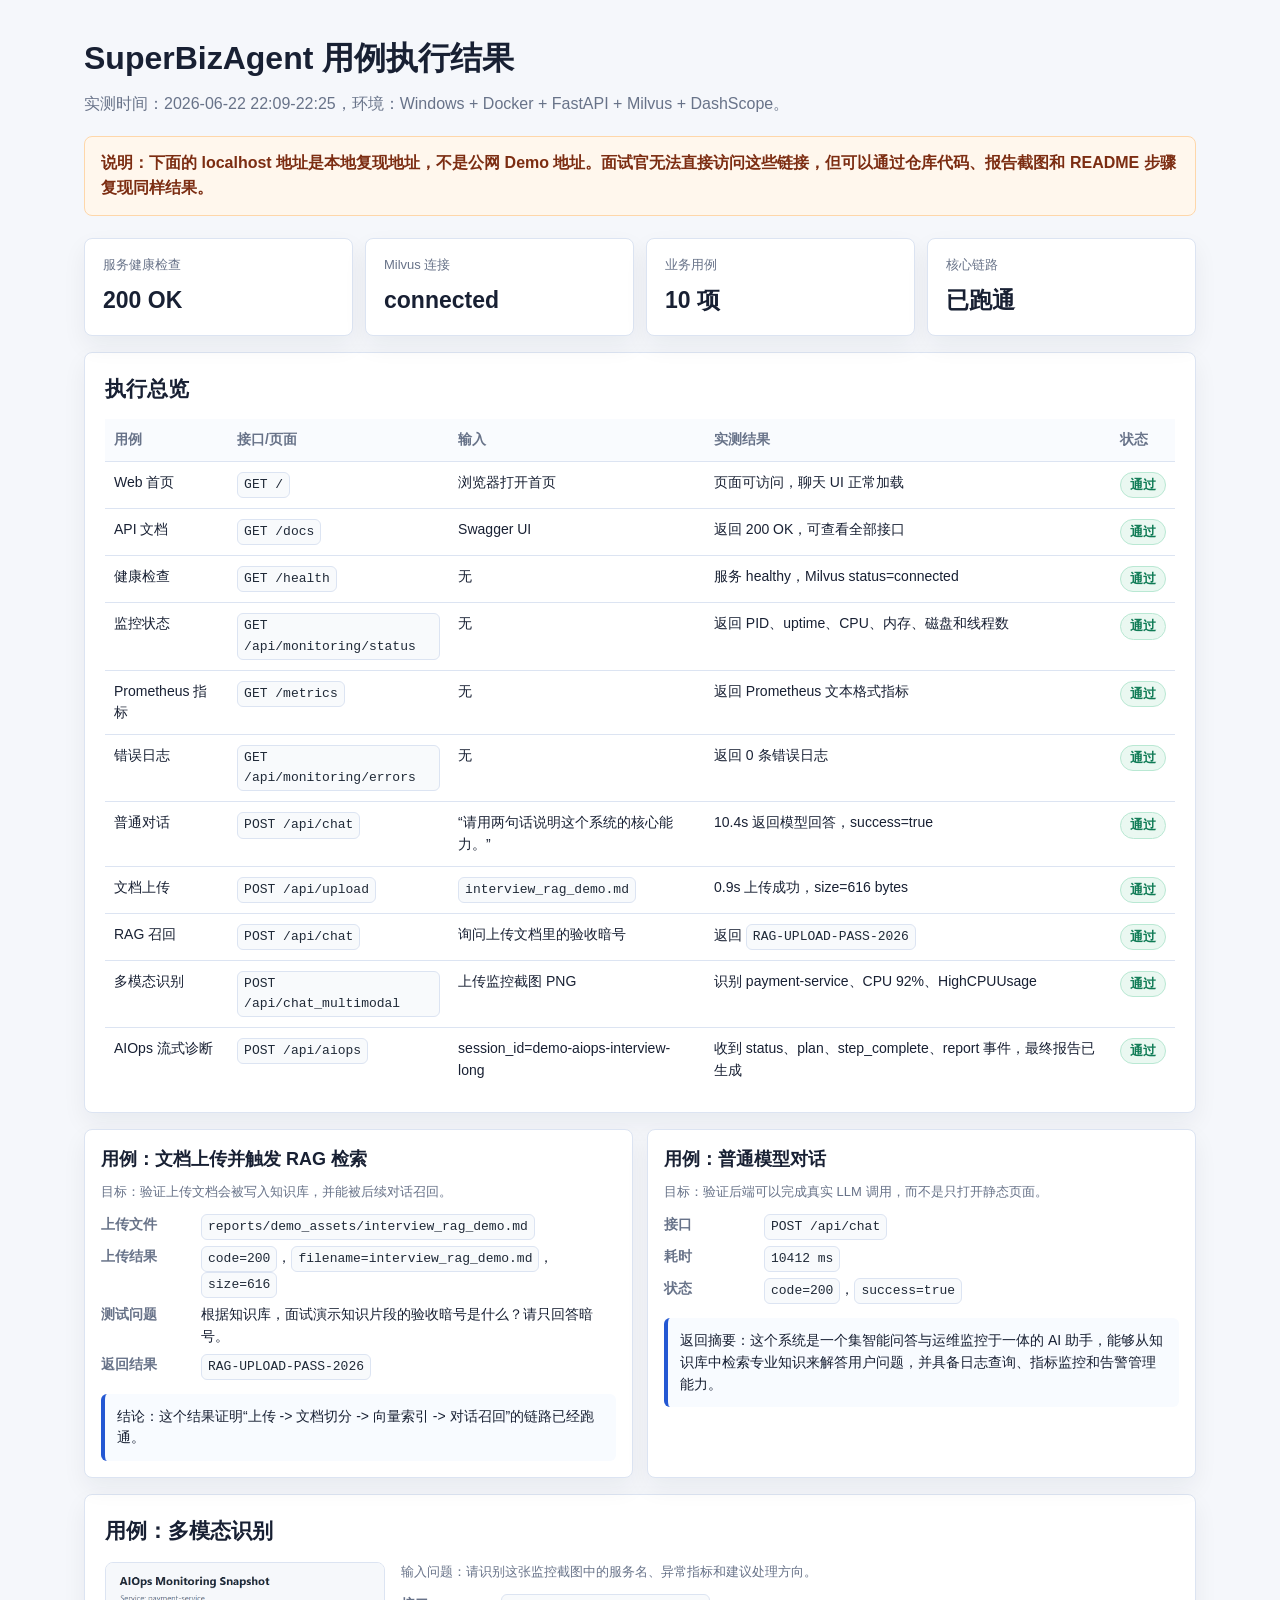
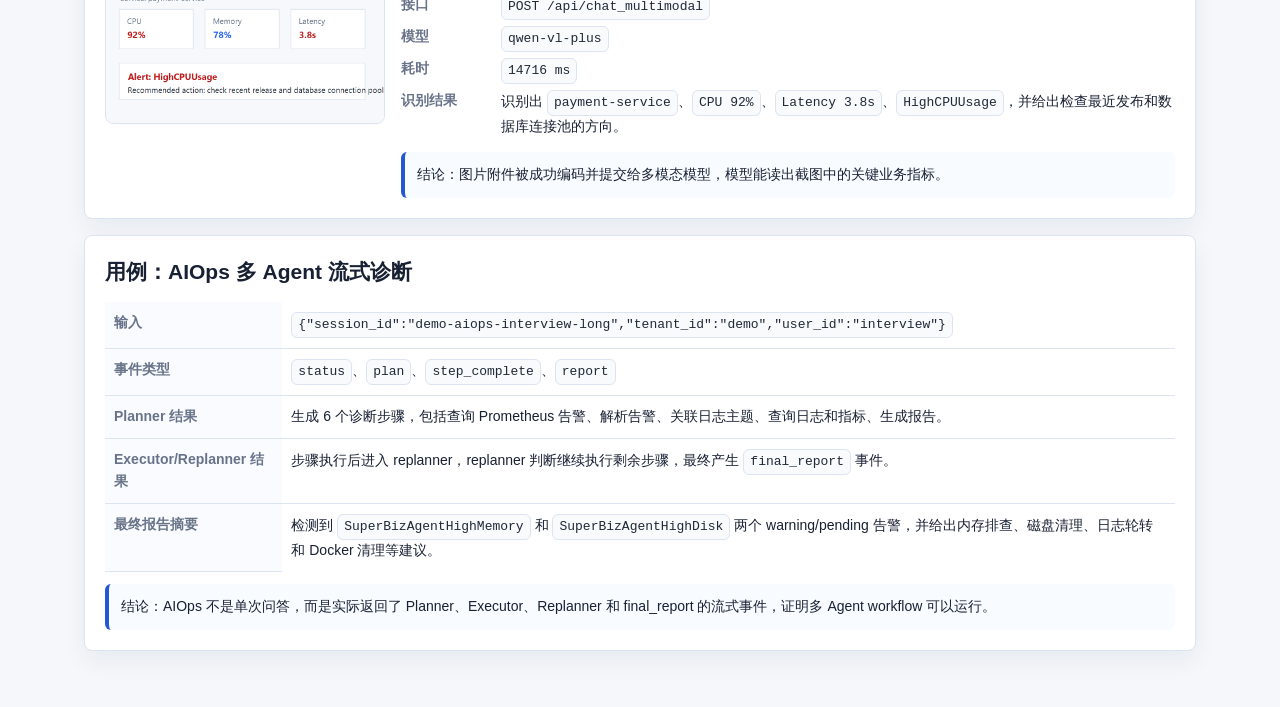
==== reports/test_results.html @ bd44fde8 "Add detailed demo test report and screenshots" ====
<!doctype html>
<html lang="zh-CN">
<head>
  <meta charset="utf-8">
  <meta name="viewport" content="width=device-width, initial-scale=1">
  <title>SuperBizAgent 用例执行结果</title>
  <style>
    :root {
      color-scheme: light;
      --bg: #f5f7fb;
      --panel: #ffffff;
      --text: #182033;
      --muted: #687389;
      --line: #dce4f2;
      --ok: #0f7b55;
      --warn: #b45309;
      --blue: #2458d3;
      --soft-ok: #eaf8f1;
      --soft-warn: #fff7ed;
      --soft-blue: #edf4ff;
    }

    * {
      box-sizing: border-box;
    }

    body {
      margin: 0;
      background: var(--bg);
      color: var(--text);
      font-family: "Microsoft YaHei", "Segoe UI", Arial, sans-serif;
      line-height: 1.55;
    }

    .page {
      max-width: 1180px;
      margin: 0 auto;
      padding: 34px 34px 56px;
    }

    h1 {
      margin: 0 0 8px;
      font-size: 32px;
      letter-spacing: 0;
    }

    h2 {
      margin: 0 0 14px;
      font-size: 21px;
    }

    h3 {
      margin: 0 0 8px;
      font-size: 18px;
    }

    p {
      margin: 0;
    }

    code {
      display: inline-block;
      max-width: 100%;
      padding: 2px 6px;
      border: 1px solid var(--line);
      border-radius: 6px;
      background: #f8fafc;
      color: #1f2937;
      font-family: Consolas, "SFMono-Regular", monospace;
      font-size: 13px;
      overflow-wrap: anywhere;
    }

    .subtitle {
      color: var(--muted);
      margin-bottom: 20px;
    }

    .notice {
      margin: 18px 0 22px;
      padding: 14px 16px;
      border: 1px solid #fed7aa;
      border-radius: 8px;
      background: var(--soft-warn);
      color: #7c2d12;
      font-weight: 650;
    }

    .summary {
      display: grid;
      grid-template-columns: repeat(4, minmax(0, 1fr));
      gap: 12px;
      margin-bottom: 16px;
    }

    .metric,
    .panel,
    .case {
      background: var(--panel);
      border: 1px solid var(--line);
      border-radius: 8px;
      box-shadow: 0 10px 24px rgba(24, 32, 51, 0.06);
    }

    .metric {
      padding: 16px 18px;
    }

    .metric-label {
      color: var(--muted);
      font-size: 13px;
      margin-bottom: 8px;
    }

    .metric-value {
      font-size: 23px;
      font-weight: 760;
    }

    .panel {
      padding: 20px;
      margin-top: 16px;
    }

    table {
      width: 100%;
      border-collapse: collapse;
      font-size: 14px;
    }

    th,
    td {
      padding: 10px 9px;
      border-bottom: 1px solid var(--line);
      text-align: left;
      vertical-align: top;
    }

    th {
      color: var(--muted);
      background: #f9fbfe;
      font-weight: 700;
    }

    tr:last-child td {
      border-bottom: 0;
    }

    .badge {
      display: inline-flex;
      align-items: center;
      min-height: 24px;
      padding: 2px 9px;
      border-radius: 999px;
      white-space: nowrap;
      font-size: 13px;
      font-weight: 760;
    }

    .pass {
      color: var(--ok);
      background: var(--soft-ok);
      border: 1px solid #b9e8d3;
    }

    .partial {
      color: var(--warn);
      background: var(--soft-warn);
      border: 1px solid #fed7aa;
    }

    .info {
      color: var(--blue);
      background: var(--soft-blue);
      border: 1px solid #bfd5ff;
    }

    .cases {
      display: grid;
      grid-template-columns: repeat(2, minmax(0, 1fr));
      gap: 14px;
      margin-top: 16px;
    }

    .case {
      padding: 16px;
    }

    .case-meta {
      display: grid;
      grid-template-columns: 90px minmax(0, 1fr);
      gap: 6px 10px;
      margin-top: 12px;
      font-size: 14px;
    }

    .case-meta dt {
      color: var(--muted);
      font-weight: 700;
    }

    .case-meta dd {
      margin: 0;
      min-width: 0;
    }

    .answer {
      margin-top: 12px;
      padding: 12px;
      border-left: 4px solid var(--blue);
      background: #f8fbff;
      border-radius: 6px;
      font-size: 14px;
    }

    .asset-row {
      display: grid;
      grid-template-columns: 280px minmax(0, 1fr);
      gap: 16px;
      align-items: start;
    }

    .asset-row img {
      width: 100%;
      border: 1px solid var(--line);
      border-radius: 8px;
      background: #fff;
    }

    .small {
      color: var(--muted);
      font-size: 13px;
    }

    @media (max-width: 860px) {
      .summary,
      .cases,
      .asset-row {
        grid-template-columns: 1fr;
      }
    }
  </style>
</head>
<body>
  <main class="page">
    <h1>SuperBizAgent 用例执行结果</h1>
    <p class="subtitle">实测时间：2026-06-22 22:09-22:25，环境：Windows + Docker + FastAPI + Milvus + DashScope。</p>

    <div class="notice">
      说明：下面的 localhost 地址是本地复现地址，不是公网 Demo 地址。面试官无法直接访问这些链接，但可以通过仓库代码、报告截图和 README 步骤复现同样结果。
    </div>

    <section class="summary" id="overview">
      <div class="metric">
        <div class="metric-label">服务健康检查</div>
        <div class="metric-value">200 OK</div>
      </div>
      <div class="metric">
        <div class="metric-label">Milvus 连接</div>
        <div class="metric-value">connected</div>
      </div>
      <div class="metric">
        <div class="metric-label">业务用例</div>
        <div class="metric-value">10 项</div>
      </div>
      <div class="metric">
        <div class="metric-label">核心链路</div>
        <div class="metric-value">已跑通</div>
      </div>
    </section>

    <section class="panel">
      <h2>执行总览</h2>
      <table>
        <thead>
          <tr>
            <th>用例</th>
            <th>接口/页面</th>
            <th>输入</th>
            <th>实测结果</th>
            <th>状态</th>
          </tr>
        </thead>
        <tbody>
          <tr>
            <td>Web 首页</td>
            <td><code>GET /</code></td>
            <td>浏览器打开首页</td>
            <td>页面可访问，聊天 UI 正常加载</td>
            <td><span class="badge pass">通过</span></td>
          </tr>
          <tr>
            <td>API 文档</td>
            <td><code>GET /docs</code></td>
            <td>Swagger UI</td>
            <td>返回 200 OK，可查看全部接口</td>
            <td><span class="badge pass">通过</span></td>
          </tr>
          <tr>
            <td>健康检查</td>
            <td><code>GET /health</code></td>
            <td>无</td>
            <td>服务 healthy，Milvus status=connected</td>
            <td><span class="badge pass">通过</span></td>
          </tr>
          <tr>
            <td>监控状态</td>
            <td><code>GET /api/monitoring/status</code></td>
            <td>无</td>
            <td>返回 PID、uptime、CPU、内存、磁盘和线程数</td>
            <td><span class="badge pass">通过</span></td>
          </tr>
          <tr>
            <td>Prometheus 指标</td>
            <td><code>GET /metrics</code></td>
            <td>无</td>
            <td>返回 Prometheus 文本格式指标</td>
            <td><span class="badge pass">通过</span></td>
          </tr>
          <tr>
            <td>错误日志</td>
            <td><code>GET /api/monitoring/errors</code></td>
            <td>无</td>
            <td>返回 0 条错误日志</td>
            <td><span class="badge pass">通过</span></td>
          </tr>
          <tr>
            <td>普通对话</td>
            <td><code>POST /api/chat</code></td>
            <td>“请用两句话说明这个系统的核心能力。”</td>
            <td>10.4s 返回模型回答，success=true</td>
            <td><span class="badge pass">通过</span></td>
          </tr>
          <tr>
            <td>文档上传</td>
            <td><code>POST /api/upload</code></td>
            <td><code>interview_rag_demo.md</code></td>
            <td>0.9s 上传成功，size=616 bytes</td>
            <td><span class="badge pass">通过</span></td>
          </tr>
          <tr>
            <td>RAG 召回</td>
            <td><code>POST /api/chat</code></td>
            <td>询问上传文档里的验收暗号</td>
            <td>返回 <code>RAG-UPLOAD-PASS-2026</code></td>
            <td><span class="badge pass">通过</span></td>
          </tr>
          <tr>
            <td>多模态识别</td>
            <td><code>POST /api/chat_multimodal</code></td>
            <td>上传监控截图 PNG</td>
            <td>识别 payment-service、CPU 92%、HighCPUUsage</td>
            <td><span class="badge pass">通过</span></td>
          </tr>
          <tr>
            <td>AIOps 流式诊断</td>
            <td><code>POST /api/aiops</code></td>
            <td>session_id=demo-aiops-interview-long</td>
            <td>收到 status、plan、step_complete、report 事件，最终报告已生成</td>
            <td><span class="badge pass">通过</span></td>
          </tr>
        </tbody>
      </table>
    </section>

    <section class="cases" id="rag">
      <article class="case">
        <h3>用例：文档上传并触发 RAG 检索</h3>
        <p class="small">目标：验证上传文档会被写入知识库，并能被后续对话召回。</p>
        <dl class="case-meta">
          <dt>上传文件</dt>
          <dd><code>reports/demo_assets/interview_rag_demo.md</code></dd>
          <dt>上传结果</dt>
          <dd><code>code=200</code>，<code>filename=interview_rag_demo.md</code>，<code>size=616</code></dd>
          <dt>测试问题</dt>
          <dd>根据知识库，面试演示知识片段的验收暗号是什么？请只回答暗号。</dd>
          <dt>返回结果</dt>
          <dd><code>RAG-UPLOAD-PASS-2026</code></dd>
        </dl>
        <div class="answer">
          结论：这个结果证明“上传 -> 文档切分 -> 向量索引 -> 对话召回”的链路已经跑通。
        </div>
      </article>

      <article class="case">
        <h3>用例：普通模型对话</h3>
        <p class="small">目标：验证后端可以完成真实 LLM 调用，而不是只打开静态页面。</p>
        <dl class="case-meta">
          <dt>接口</dt>
          <dd><code>POST /api/chat</code></dd>
          <dt>耗时</dt>
          <dd><code>10412 ms</code></dd>
          <dt>状态</dt>
          <dd><code>code=200</code>，<code>success=true</code></dd>
        </dl>
        <div class="answer">
          返回摘要：这个系统是一个集智能问答与运维监控于一体的 AI 助手，能够从知识库中检索专业知识来解答用户问题，并具备日志查询、指标监控和告警管理能力。
        </div>
      </article>
    </section>

    <section class="panel" id="multimodal">
      <h2>用例：多模态识别</h2>
      <div class="asset-row">
        <img src="demo_assets/multimodal_alert_demo.png" alt="多模态测试输入图">
        <div>
          <p class="small">输入问题：请识别这张监控截图中的服务名、异常指标和建议处理方向。</p>
          <dl class="case-meta">
            <dt>接口</dt>
            <dd><code>POST /api/chat_multimodal</code></dd>
            <dt>模型</dt>
            <dd><code>qwen-vl-plus</code></dd>
            <dt>耗时</dt>
            <dd><code>14716 ms</code></dd>
            <dt>识别结果</dt>
            <dd>识别出 <code>payment-service</code>、<code>CPU 92%</code>、<code>Latency 3.8s</code>、<code>HighCPUUsage</code>，并给出检查最近发布和数据库连接池的方向。</dd>
          </dl>
          <div class="answer">
            结论：图片附件被成功编码并提交给多模态模型，模型能读出截图中的关键业务指标。
          </div>
        </div>
      </div>
    </section>

    <section class="panel" id="aiops">
      <h2>用例：AIOps 多 Agent 流式诊断</h2>
      <table>
        <tbody>
          <tr>
            <th>输入</th>
            <td><code>{"session_id":"demo-aiops-interview-long","tenant_id":"demo","user_id":"interview"}</code></td>
          </tr>
          <tr>
            <th>事件类型</th>
            <td><code>status</code>、<code>plan</code>、<code>step_complete</code>、<code>report</code></td>
          </tr>
          <tr>
            <th>Planner 结果</th>
            <td>生成 6 个诊断步骤，包括查询 Prometheus 告警、解析告警、关联日志主题、查询日志和指标、生成报告。</td>
          </tr>
          <tr>
            <th>Executor/Replanner 结果</th>
            <td>步骤执行后进入 replanner，replanner 判断继续执行剩余步骤，最终产生 <code>final_report</code> 事件。</td>
          </tr>
          <tr>
            <th>最终报告摘要</th>
            <td>检测到 <code>SuperBizAgentHighMemory</code> 和 <code>SuperBizAgentHighDisk</code> 两个 warning/pending 告警，并给出内存排查、磁盘清理、日志轮转和 Docker 清理等建议。</td>
          </tr>
        </tbody>
      </table>
      <div class="answer">
        结论：AIOps 不是单次问答，而是实际返回了 Planner、Executor、Replanner 和 final_report 的流式事件，证明多 Agent workflow 可以运行。
      </div>
    </section>
  </main>
</body>
</html>
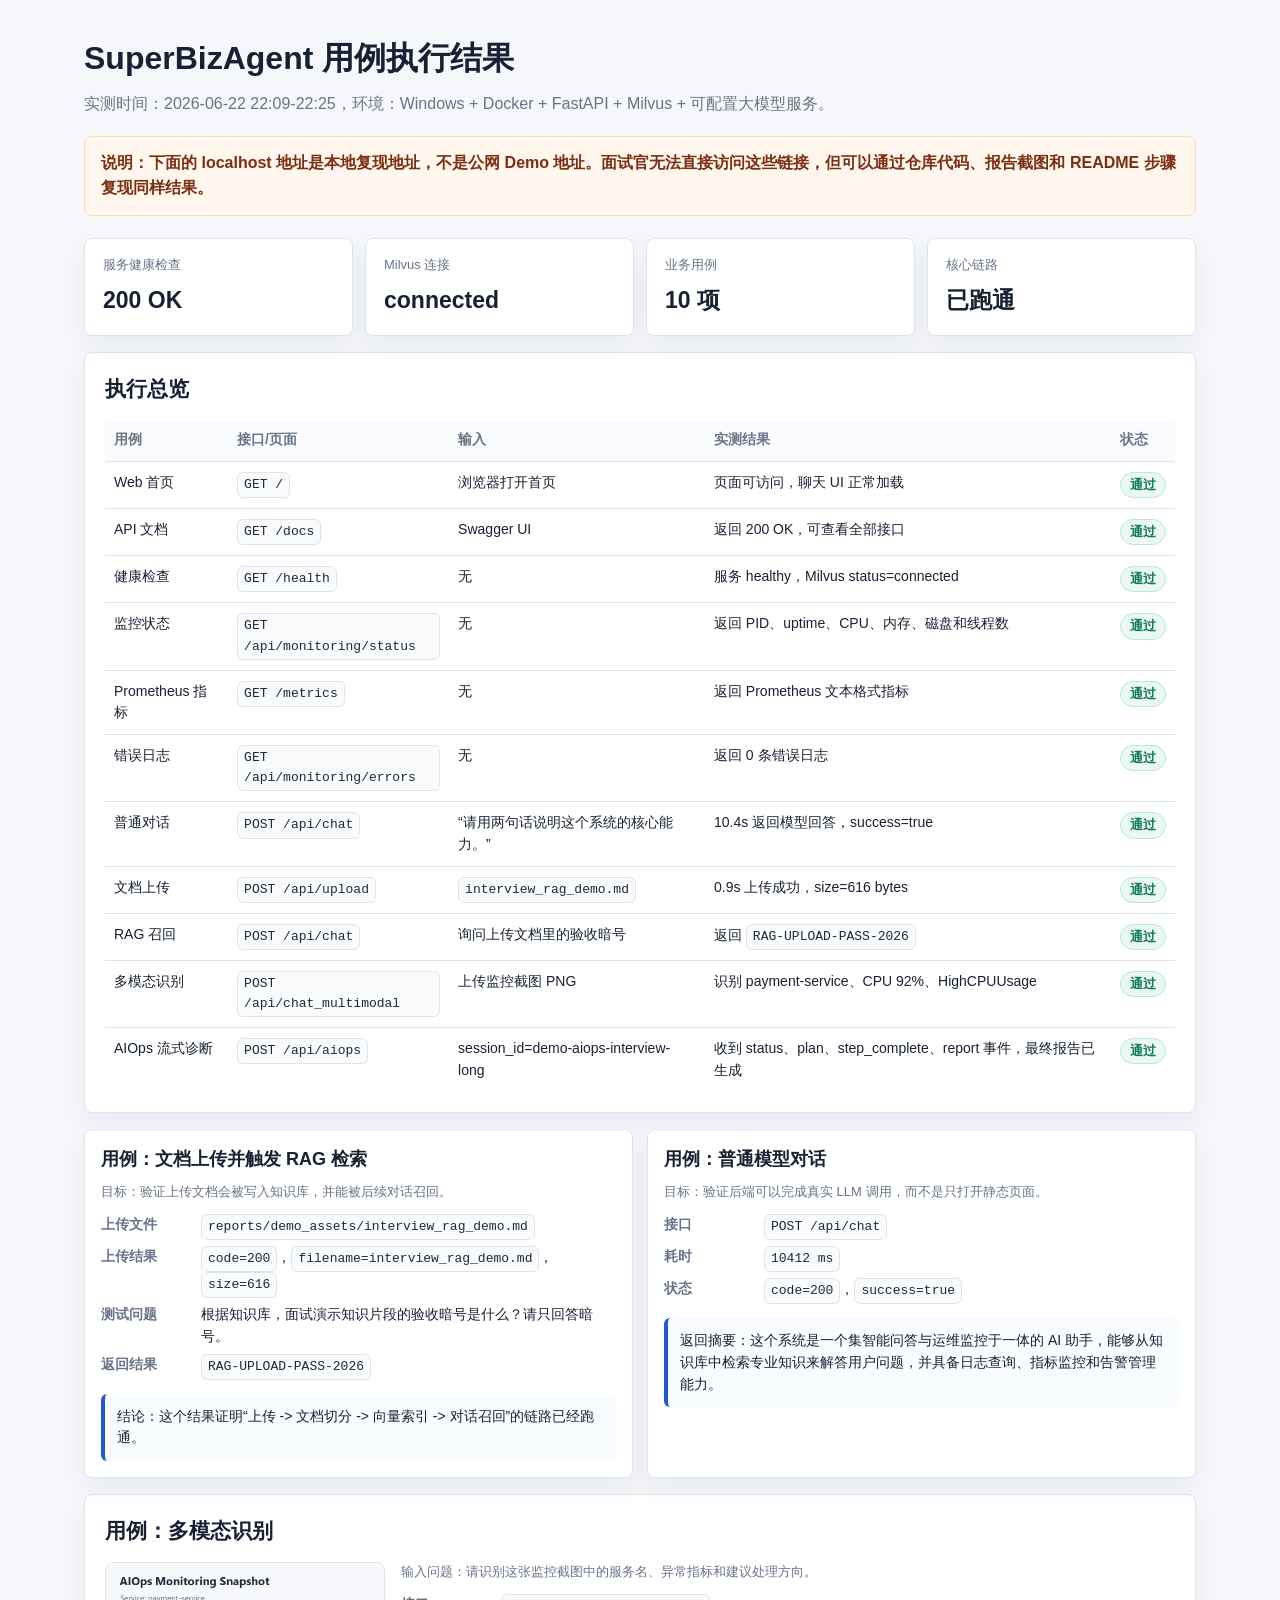
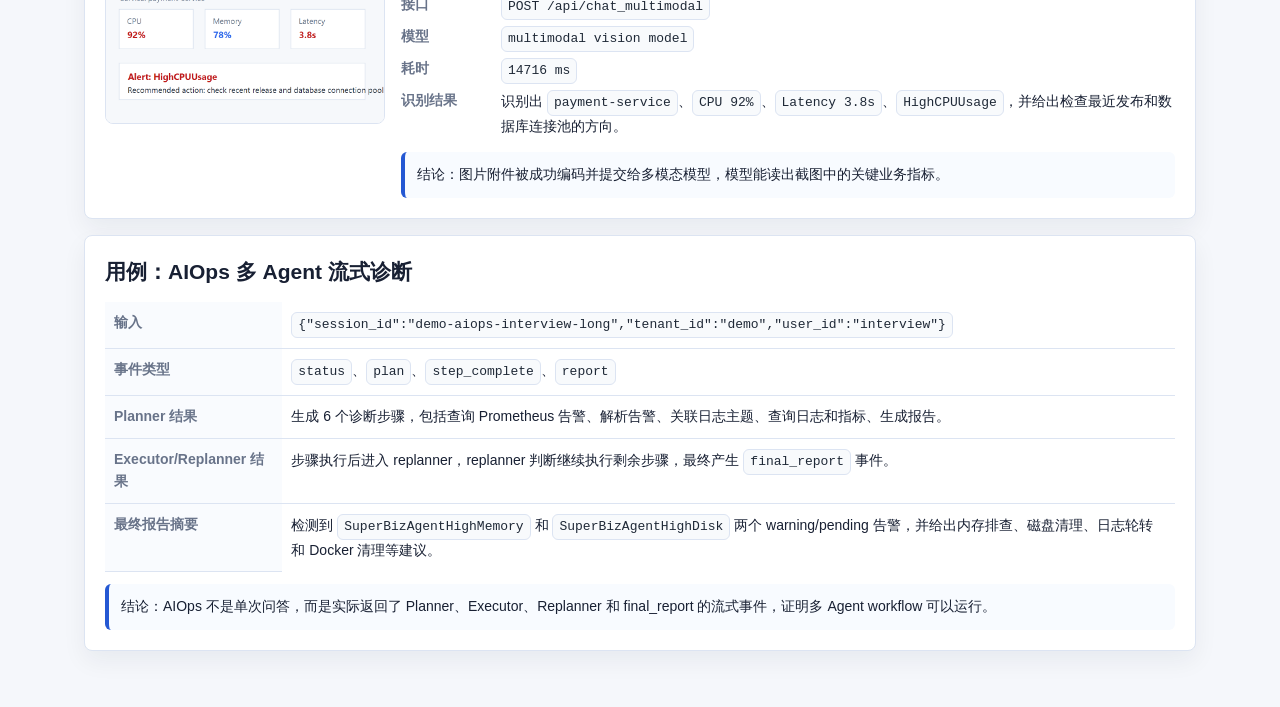
==== commit 3d2e6f50: "Scrub public identity and local path references" ====
--- a/reports/test_results.html
+++ b/reports/test_results.html
@@ -244,7 +244,7 @@
 <body>
   <main class="page">
     <h1>SuperBizAgent 用例执行结果</h1>
-    <p class="subtitle">实测时间：2026-06-22 22:09-22:25，环境：Windows + Docker + FastAPI + Milvus + DashScope。</p>
+    <p class="subtitle">实测时间：2026-06-22 22:09-22:25，环境：Windows + Docker + FastAPI + Milvus + 可配置大模型服务。</p>
 
     <div class="notice">
       说明：下面的 localhost 地址是本地复现地址，不是公网 Demo 地址。面试官无法直接访问这些链接，但可以通过仓库代码、报告截图和 README 步骤复现同样结果。
@@ -409,7 +409,7 @@
             <dt>接口</dt>
             <dd><code>POST /api/chat_multimodal</code></dd>
             <dt>模型</dt>
-            <dd><code>qwen-vl-plus</code></dd>
+            <dd><code>multimodal vision model</code></dd>
             <dt>耗时</dt>
             <dd><code>14716 ms</code></dd>
             <dt>识别结果</dt>
